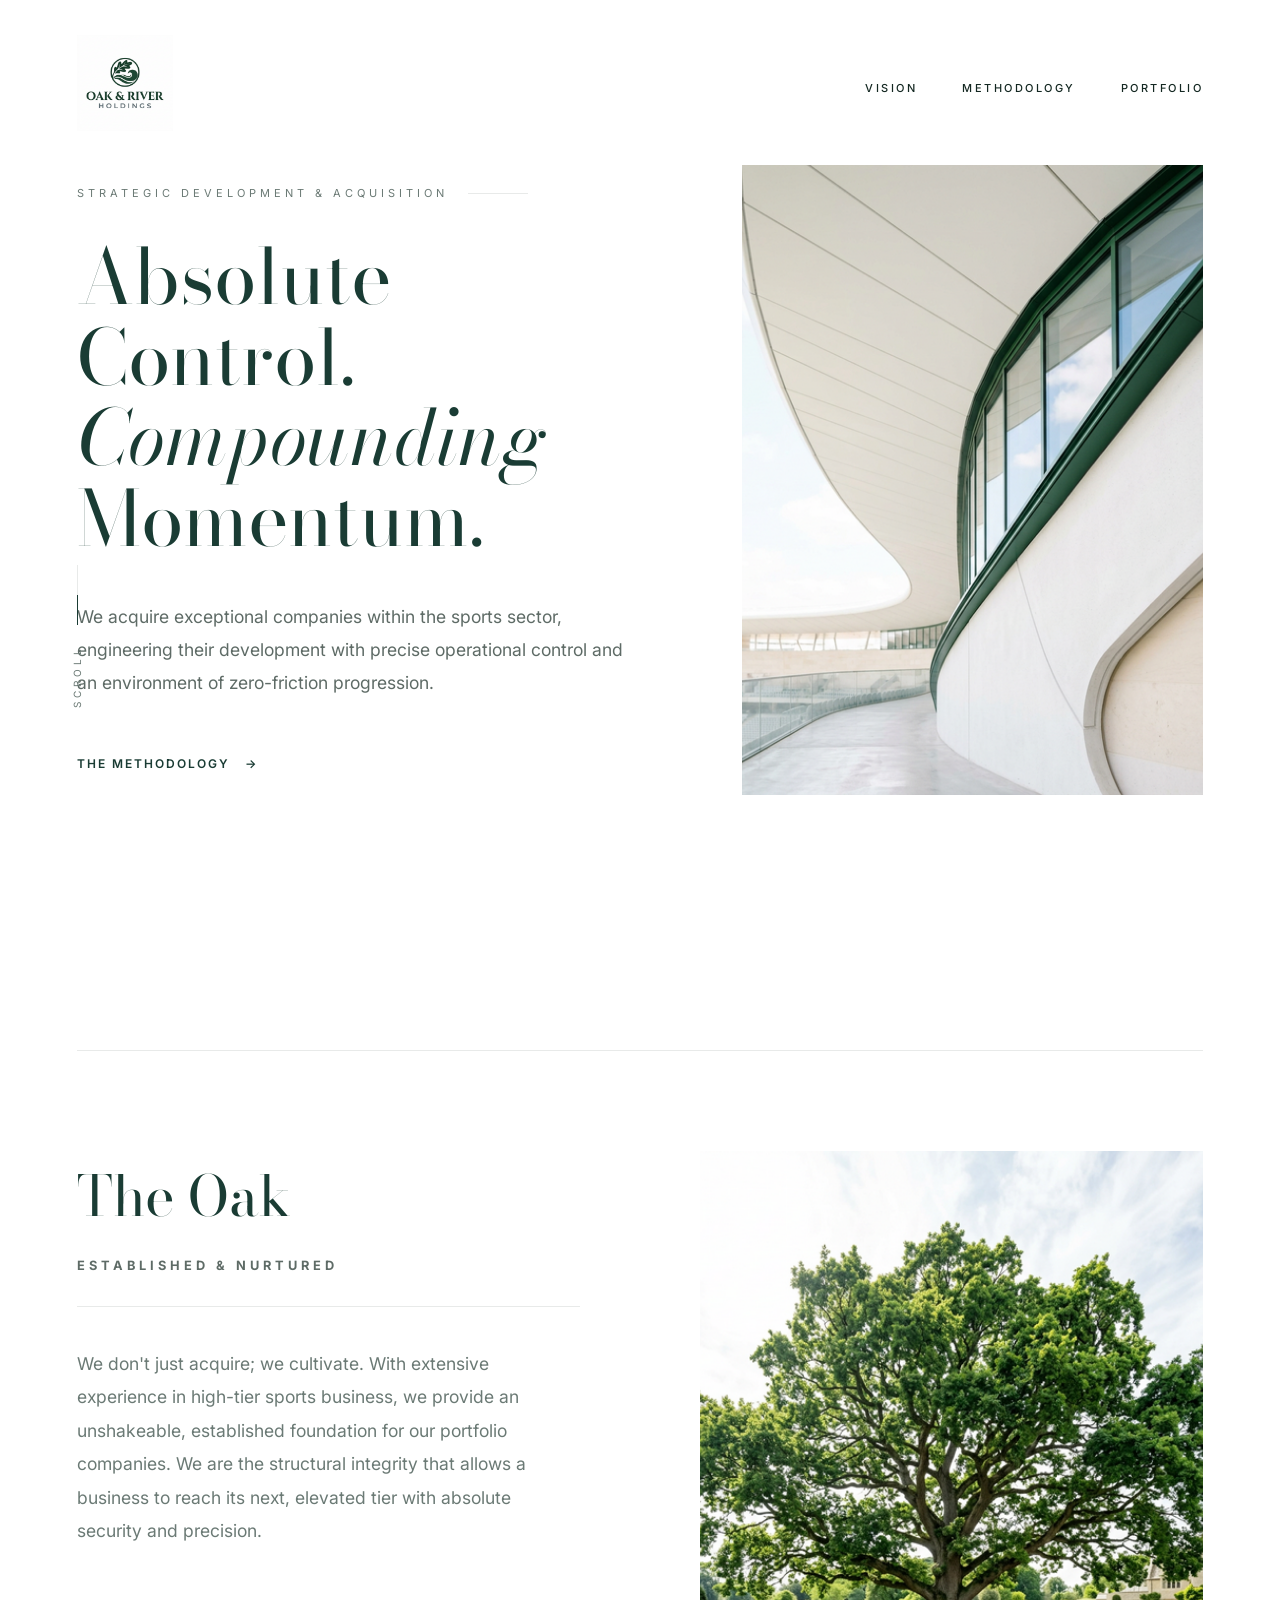
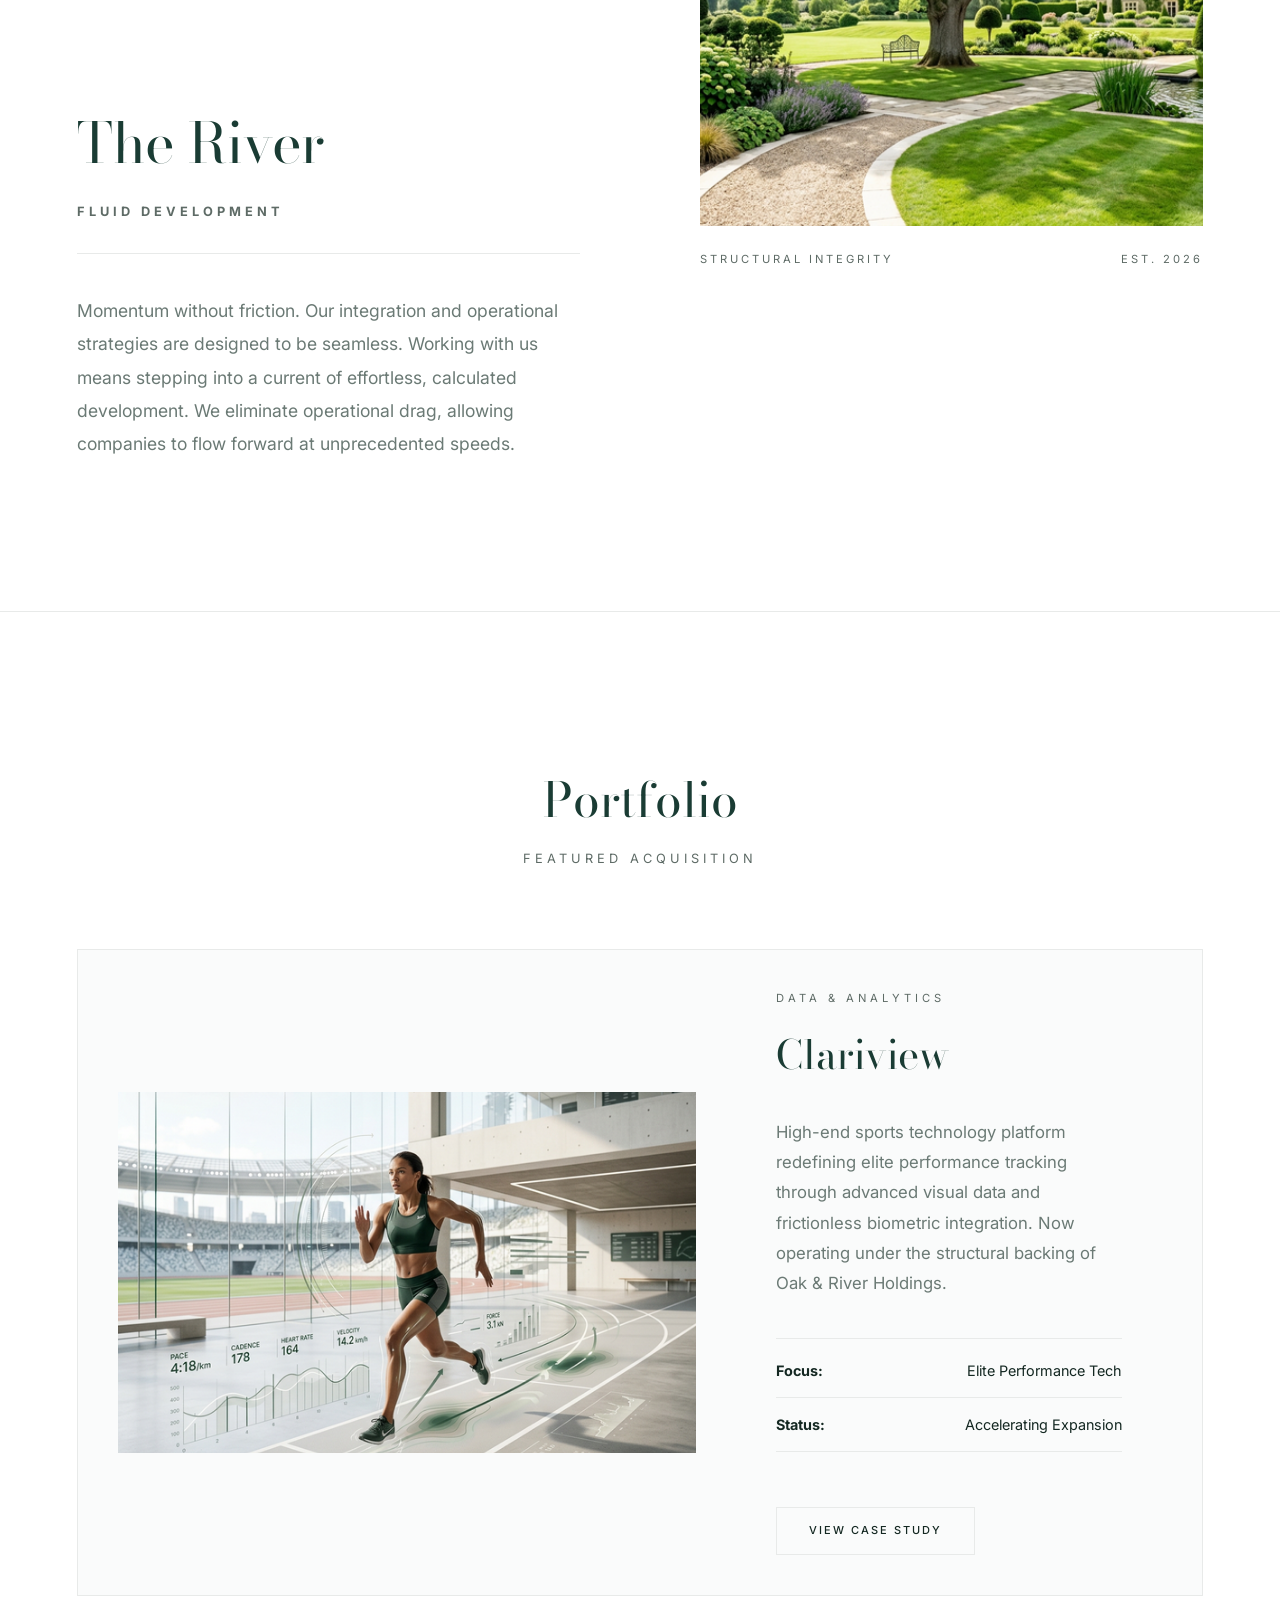
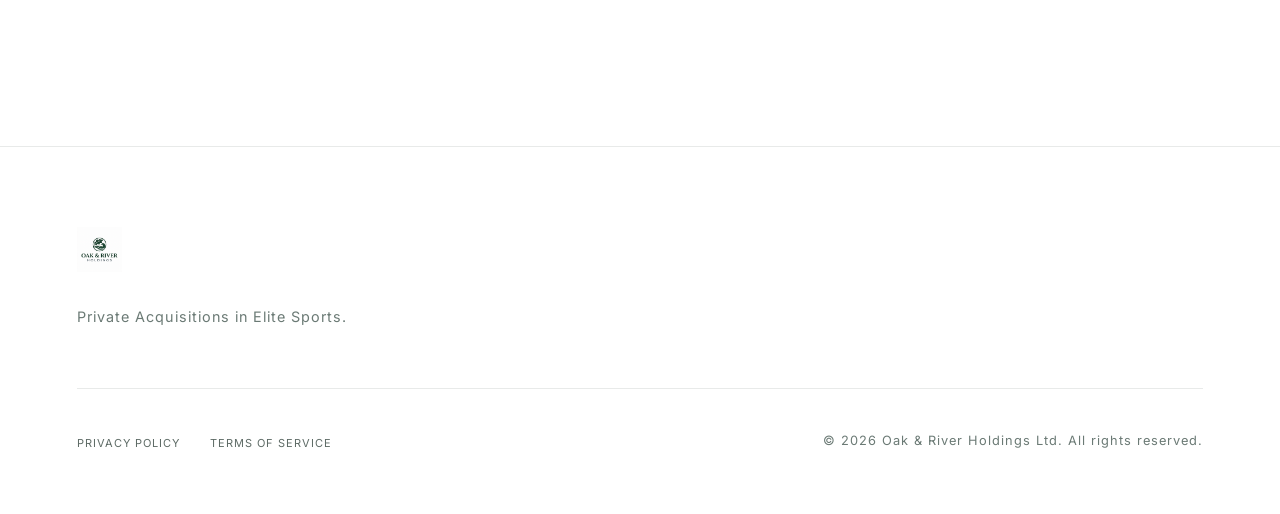
==== index.html @ 13d74c7e "Initial commit with premium aesthetic for Oak and River Holdings" ====
<!DOCTYPE html>
<html lang="en">
<head>
    <meta charset="UTF-8">
    <meta name="viewport" content="width=device-width, initial-scale=1.0">
    <title>Oak & River Holdings | Elite Capital & Acquisitions</title>
    <link rel="stylesheet" href="style.css">
    <link rel="preconnect" href="https://fonts.googleapis.com">
    <link rel="preconnect" href="https://fonts.gstatic.com" crossorigin>
    <link href="https://fonts.googleapis.com/css2?family=Bodoni+Moda:ital,opsz,wght@0,6..96,400..900;1,6..96,400..900&family=Inter:wght@300;400;500;600&display=swap" rel="stylesheet">
</head>
<body>
    
    <nav class="main-nav">
        <div class="nav-container">
            <div class="logo-box">
                <img src="assets/oak_and_river_logo_monogreen.png" alt="Oak & River Holdings Logo" class="nav-logo" />
            </div>
            <ul class="nav-links">
                <li><a href="#vision" class="nav-link">Vision</a></li>
                <li><a href="#method" class="nav-link">Methodology</a></li>
                <li><a href="#portfolio" class="nav-link">Portfolio</a></li>
            </ul>
        </div>
    </nav>

    <main>
        <!-- HERO SECTION -->
        <section id="vision" class="hero cinematic-section">
            <div class="container hero-split">
                <div class="hero-content reveal-up">
                    <div class="eyebrow-line">
                        <span class="eyebrow">Strategic Development & Acquisition</span>
                        <span class="line"></span>
                    </div>
                    <h1 class="hero-title">
                        Absolute Control.<br>
                        <span class="italic">Compounding</span> Momentum.
                    </h1>
                    <p class="hero-subtitle">
                        We acquire exceptional companies within the sports sector, engineering their development with precise operational control and an environment of zero-friction progression.
                    </p>
                    <a href="#method" class="discover-btn">
                        <span>The Methodology</span>
                        <div class="arrow-icon">→</div>
                    </a>
                </div>
                <!-- Abstract bright imagery on the right -->
                <div class="hero-visual reveal-up" style="transition-delay: 0.2s">
                    <div class="visual-wrapper">
                        <img src="assets/bright_hero_bg.png" alt="Fluid momentum" />
                    </div>
                </div>
            </div>
            
            <div class="scroll-wrapper">
                <div class="scroll-indicator">
                    <span class="scroll-text">Scroll</span>
                    <div class="mouse-line"></div>
                </div>
            </div>
        </section>

        <!-- THE METHOD SECTION -->
        <section id="method" class="concept-section">
            <div class="container">
                <div class="grid-layout">
                    
                    <div class="concept-column">
                        <!-- THE OAK -->
                        <div class="concept-block reveal-up">
                            <div class="concept-top">
                                <h2 class="concept-title">The Oak</h2>
                                <h3 class="concept-subtitle">Established & Nurtured</h3>
                            </div>
                            <div class="concept-body">
                                <p class="concept-desc">
                                    We don't just acquire; we cultivate. With extensive experience in high-tier sports business, we provide an unshakeable, established foundation for our portfolio companies. We are the structural integrity that allows a business to reach its next, elevated tier with absolute security and precision.
                                </p>
                            </div>
                        </div>

                        <!-- THE RIVER -->
                        <div class="concept-block river-block reveal-up" style="transition-delay: 0.2s">
                            <div class="concept-top">
                                <h2 class="concept-title">The River</h2>
                                <h3 class="concept-subtitle">Fluid Development</h3>
                            </div>
                            <div class="concept-body">
                                <p class="concept-desc">
                                    Momentum without friction. Our integration and operational strategies are designed to be seamless. Working with us means stepping into a current of effortless, calculated development. We eliminate operational drag, allowing companies to flow forward at unprecedented speeds.
                                </p>
                            </div>
                        </div>
                    </div>

                    <!-- THE IMAGE -->
                    <div class="image-showcase reveal-up" style="transition-delay: 0.1s">
                        <div class="image-wrapper">
                            <img src="assets/bright_philosophy_image.png" alt="Majestic Oak and light" class="concept-img" />
                        </div>
                        <div class="image-caption">
                            <span>Structural Integrity</span>
                            <span>Est. 2026</span>
                        </div>
                    </div>

                </div>
            </div>
        </section>



        <!-- PORTFOLIO SECTION -->
        <section id="portfolio" class="portfolio-section">
            <div class="container">
                <div class="section-header reveal-up">
                    <h2 class="section-title">Portfolio</h2>
                    <p class="section-subtitle">Featured Acquisition</p>
                </div>
                
                <div class="portfolio-showcase reveal-up">
                    <div class="portfolio-visual">
                        <img src="assets/clariview_portfolio_bg.png" alt="Clariview Advanced Sports Analytics" />
                    </div>
                    <div class="portfolio-content">
                        <div class="portfolio-brand">
                            <span class="eyebrow">Data & Analytics</span>
                            <h3>Clariview</h3>
                        </div>
                        <p class="portfolio-desc">
                            High-end sports technology platform redefining elite performance tracking through advanced visual data and frictionless biometric integration. Now operating under the structural backing of Oak & River Holdings.
                        </p>
                        <ul class="portfolio-stats">
                            <li><strong>Focus:</strong> Elite Performance Tech</li>
                            <li><strong>Status:</strong> Accelerating Expansion</li>
                        </ul>
                        <a href="#" class="nav-btn">View Case Study</a>
                    </div>
                </div>
            </div>
        </section>
    </main>

    <footer>
        <div class="container footer-content">
            <div class="footer-brand">
                <img src="assets/oak_and_river_logo_monogreen.png" alt="Logo" class="footer-logo" />
                <p>Private Acquisitions in Elite Sports.</p>
            </div>
            <div class="footer-bottom">
                <ul class="footer-links">
                    <li><a href="#">Privacy Policy</a></li>
                    <li><a href="#">Terms of Service</a></li>
                </ul>
                <div class="footer-legal">
                    <p>&copy; 2026 Oak & River Holdings Ltd. All rights reserved.</p>
                </div>
            </div>
        </div>
    </footer>

    <script>
        document.addEventListener('DOMContentLoaded', () => {
            const observer = new IntersectionObserver((entries) => {
                entries.forEach((entry) => {
                    if (entry.isIntersecting) {
                        entry.target.classList.add('visible');
                    }
                });
            }, {
                threshold: 0.1,
                rootMargin: "0px 0px -50px 0px"
            });

            document.querySelectorAll('.reveal-up').forEach((el) => {
                observer.observe(el);
            });
            
            const nav = document.querySelector('.main-nav');
            window.addEventListener('scroll', () => {
                if (window.scrollY > 10) {
                    nav.classList.add('scrolled');
                } else {
                    nav.classList.remove('scrolled');
                }
            });
        });
    </script>
</body>
</html>
---- style.css ----
/* --- VARIABLES --- */
:root {
    --bg-primary: #ffffff;
    --bg-secondary: #fafbfb; 
    --primary: #1a3c34;     /* Oak & River Green */
    --primary-light: #2b574d;     
    --accent: #5e6b66;      /* Slate/grey/green */
    --text-main: #142822;   /* Effectively black with subtle green depth */
    --text-muted: #6b7a75;  
    --border-color: #e8eae9;
    
    --font-serif: 'Bodoni Moda', serif;
    --font-sans: 'Inter', sans-serif;
    
    --ease: cubic-bezier(0.25, 1, 0.5, 1);
}

/* --- RESET & BASE --- */
* { margin: 0; padding: 0; box-sizing: border-box; }

html { scroll-behavior: smooth; }

body {
    background-color: var(--bg-primary);
    color: var(--text-main);
    font-family: var(--font-sans);
    line-height: 1.6;
    overflow-x: hidden;
    -webkit-font-smoothing: antialiased;
    -moz-osx-font-smoothing: grayscale;
}

.container {
    max-width: 1500px;
    margin: 0 auto;
    padding: 0 6vw;
}

/* --- TYPOGRAPHY UTILS --- */
.italic { font-style: italic; }

/* --- NAVIGATION --- */
.main-nav {
    position: fixed;
    top: 0; left: 0; width: 100%;
    padding: 35px 0;
    z-index: 100;
    transition: all 0.5s var(--ease);
    border-bottom: 1px solid transparent;
}
.main-nav.scrolled {
    background: rgba(255, 255, 255, 0.95);
    backdrop-filter: blur(12px);
    -webkit-backdrop-filter: blur(12px);
    padding: 20px 0;
    border-bottom: 1px solid var(--border-color);
}

.nav-container {
    max-width: 1500px;
    margin: 0 auto;
    padding: 0 6vw;
    display: flex;
    justify-content: space-between;
    align-items: center;
}

.nav-logo {
    height: 96px;
    transition: transform 0.3s var(--ease);
}
.nav-logo:hover { transform: scale(1.02); }

.nav-links {
    display: flex;
    list-style: none;
    gap: 45px;
    align-items: center;
}

.nav-link {
    color: var(--text-main);
    text-decoration: none;
    font-size: 11px;
    letter-spacing: 2.5px;
    text-transform: uppercase;
    font-weight: 500;
    transition: all 0.3s var(--ease);
}
.nav-link:hover {
    color: var(--primary);
}

.nav-btn {
    border: 1px solid var(--border-color);
    padding: 14px 32px;
    color: var(--text-main);
    text-decoration: none;
    font-size: 11px;
    letter-spacing: 2px;
    text-transform: uppercase;
    font-weight: 500;
    transition: all 0.4s var(--ease);
    display: inline-flex; justify-content: center; align-items: center;
}
.nav-btn:hover {
    background: var(--primary);
    color: #ffffff;
    border-color: var(--primary);
}
.nav-btn.large {
    padding: 20px 45px;
    font-size: 12px;
    margin-top: 50px;
    background: var(--primary);
    color: white;
    border: none;
}
.nav-btn.large:hover {
    background: var(--primary-light);
}

/* --- HERO SECTION --- */
.hero {
    min-height: 100vh;
    display: flex;
    flex-direction: column;
    justify-content: center;
    position: relative;
    padding-top: 140px;
    padding-bottom: 80px;
}

.hero-split {
    display: grid;
    grid-template-columns: 1.1fr 0.9fr;
    gap: 8vw;
    align-items: center;
}

.hero-content {
    max-width: 800px;
}

.eyebrow-line {
    display: flex;
    align-items: center;
    gap: 20px;
    margin-bottom: 35px;
}
.eyebrow {
    font-size: 11px;
    letter-spacing: 4px;
    text-transform: uppercase;
    color: var(--text-muted);
}
.eyebrow-line .line {
    flex-grow: 1;
    max-width: 60px;
    height: 1px;
    background: var(--border-color);
}

.hero-title {
    font-family: var(--font-serif);
    font-size: clamp(3.2rem, 6vw, 6.5rem);
    line-height: 1.05;
    font-weight: 400;
    margin-bottom: 40px;
    color: var(--primary);
}

.hero-subtitle {
    font-size: 1.1rem;
    color: var(--accent);
    max-width: 550px;
    line-height: 1.9;
    margin-bottom: 50px;
    font-weight: 400;
}

.discover-btn {
    display: inline-flex;
    align-items: center;
    gap: 15px;
    color: var(--primary);
    text-decoration: none;
    font-size: 12px;
    letter-spacing: 2px;
    text-transform: uppercase;
    font-weight: 600;
    transition: all 0.3s var(--ease);
}
.discover-btn:hover { gap: 25px; }

.hero-visual {
    width: 100%;
    height: 70vh;
}
.visual-wrapper {
    width: 100%;
    height: 100%;
    overflow: hidden;
    position: relative;
}
.visual-wrapper img {
    width: 100%;
    height: 100%;
    object-fit: cover;
    object-position: center;
}


/* --- SCROLL INDICATOR --- */
.scroll-wrapper {
    position: absolute;
    bottom: 0;
    left: 6vw;
    height: 100px;
}
.scroll-indicator {
    display: flex;
    align-items: center;
    gap: 20px;
    transform-origin: left;
    transform: rotate(-90deg) translateX(100px);
}
.scroll-text {
    font-size: 10px;
    text-transform: uppercase;
    letter-spacing: 4px;
    color: var(--text-muted);
}
.mouse-line {
    width: 60px;
    height: 1px;
    background: var(--border-color);
    position: relative;
    overflow: hidden;
}
.mouse-line::after {
    content: '';
    position: absolute;
    top: 0; left: 0; height: 100%; width: 50%;
    background: var(--primary);
    animation: scroll 2s infinite cubic-bezier(0.65, 0, 0.35, 1);
}
@keyframes scroll {
    0% { transform: translateX(-100%); }
    100% { transform: translateX(200%); }
}


/* --- THE METHOD SECTION --- */
.concept-section {
    padding: 150px 0;
    background-color: var(--bg-primary);
}

.grid-layout {
    display: grid;
    grid-template-columns: 1fr 1fr;
    gap: 120px;
    align-items: start;
    border-top: 1px solid var(--border-color);
    padding-top: 100px;
}

.concept-column {
    display: flex;
    flex-direction: column;
    gap: 150px;
}

.concept-block {
    display: flex;
    flex-direction: column;
    gap: 40px;
}
.concept-top {
    border-bottom: 1px solid var(--border-color);
    padding-bottom: 30px;
}
.concept-title {
    font-family: var(--font-serif);
    font-size: 3.5rem;
    font-weight: 400;
    margin-bottom: 15px;
    color: var(--primary);
}

.concept-subtitle {
    font-size: 0.8rem;
    text-transform: uppercase;
    letter-spacing: 4px;
    color: var(--accent);
}

.concept-desc {
    color: var(--text-muted);
    font-weight: 400;
    font-size: 1.1rem;
    line-height: 1.9;
    max-width: 500px;
}

.image-showcase {
    position: sticky;
    top: 150px;
}
.image-wrapper {
    position: relative;
    width: 100%;
    height: 75vh;
    overflow: hidden;
    background: var(--bg-secondary);
}
.concept-img {
    width: 100%;
    height: 100%;
    object-fit: cover;
}
.image-caption {
    display: flex;
    justify-content: space-between;
    font-size: 0.7rem;
    letter-spacing: 3px;
    text-transform: uppercase;
    color: var(--accent);
    margin-top: 25px;
}

/* --- PORTFOLIO SECTION --- */
.portfolio-section {
    padding: 150px 0;
    background-color: var(--bg-primary);
    border-top: 1px solid var(--border-color);
}
.section-header {
    text-align: center;
    margin-bottom: 80px;
}
.section-title {
    font-family: var(--font-serif);
    font-size: 3rem;
    font-weight: 400;
    color: var(--primary);
    margin-bottom: 10px;
}
.section-subtitle {
    font-size: 0.8rem;
    text-transform: uppercase;
    letter-spacing: 4px;
    color: var(--accent);
}

.portfolio-showcase {
    display: grid;
    grid-template-columns: 1.2fr 0.8fr;
    gap: 80px;
    align-items: center;
    background: var(--bg-secondary);
    border: 1px solid var(--border-color);
    padding: 40px;
}
.portfolio-visual {
    width: 100%;
    aspect-ratio: 16/10;
    background: #e8eae9;
    overflow: hidden;
}
.portfolio-visual img {
    width: 100%;
    height: 100%;
    object-fit: cover;
}

.portfolio-content {
    display: flex;
    flex-direction: column;
    align-items: flex-start;
    padding-right: 40px;
}
.portfolio-brand {
    margin-bottom: 30px;
}
.portfolio-brand .eyebrow {
    font-size: 0.7rem;
    color: var(--accent);
    margin-bottom: 15px;
    display: block;
}
.portfolio-brand h3 {
    font-family: var(--font-serif);
    font-size: 2.5rem;
    font-weight: 400;
    color: var(--primary);
}
.portfolio-desc {
    font-size: 1.05rem;
    color: var(--text-muted);
    line-height: 1.8;
    margin-bottom: 40px;
}
.portfolio-stats {
    list-style: none;
    margin-bottom: 40px;
    width: 100%;
    border-top: 1px solid var(--border-color);
    padding-top: 20px;
}
.portfolio-stats li {
    font-size: 0.9rem;
    color: var(--text-main);
    display: flex;
    justify-content: space-between;
    margin-bottom: 15px;
    padding-bottom: 15px;
    border-bottom: 1px solid var(--border-color);
}



/* --- FOOTER --- */
footer {
    padding: 80px 0 60px;
    background: var(--bg-primary);
    border-top: 1px solid var(--border-color);
}

.footer-content {
    display: grid;
    grid-template-columns: 1fr;
    gap: 60px;
}

.footer-brand .footer-logo {
    height: 45px;
    margin-bottom: 25px;
}

.footer-brand p {
    color: var(--text-muted);
    font-size: 0.9rem;
    letter-spacing: 1px;
}

.footer-bottom {
    display: flex;
    justify-content: space-between;
    align-items: center;
    border-top: 1px solid var(--border-color);
    padding-top: 40px;
}

.footer-links {
    display: flex;
    list-style: none;
    gap: 30px;
}
.footer-links a {
    color: var(--accent);
    text-decoration: none;
    font-size: 11px;
    letter-spacing: 1px;
    text-transform: uppercase;
}
.footer-links a:hover {
    color: var(--primary);
}

.footer-legal {
    color: var(--text-muted);
    font-size: 0.8rem;
    letter-spacing: 1px;
}

/* --- ANIMATIONS VIA JS CLASS --- */
.reveal-up {
    opacity: 0;
    transform: translateY(40px);
    transition: opacity 1s cubic-bezier(0.165, 0.84, 0.44, 1), transform 1s cubic-bezier(0.165, 0.84, 0.44, 1);
}
.reveal-up.visible {
    opacity: 1;
    transform: translateY(0);
}

/* --- RESPONSIVE --- */
@media (max-width: 1024px) {
    .hero-split { grid-template-columns: 1fr; gap: 60px; }
    .hero-visual { height: 50vh; }
    .hero { padding-top: 160px; }
    .grid-layout { grid-template-columns: 1fr; gap: 80px; }
    .scroll-wrapper { display: none; }
}
@media (max-width: 768px) {
    .nav-links { display: none; }
    .nav-btn { display: none; }
    .footer-bottom { flex-direction: column; align-items: flex-start; gap: 30px; }
    .hero-title { font-size: 3.5rem; }
}
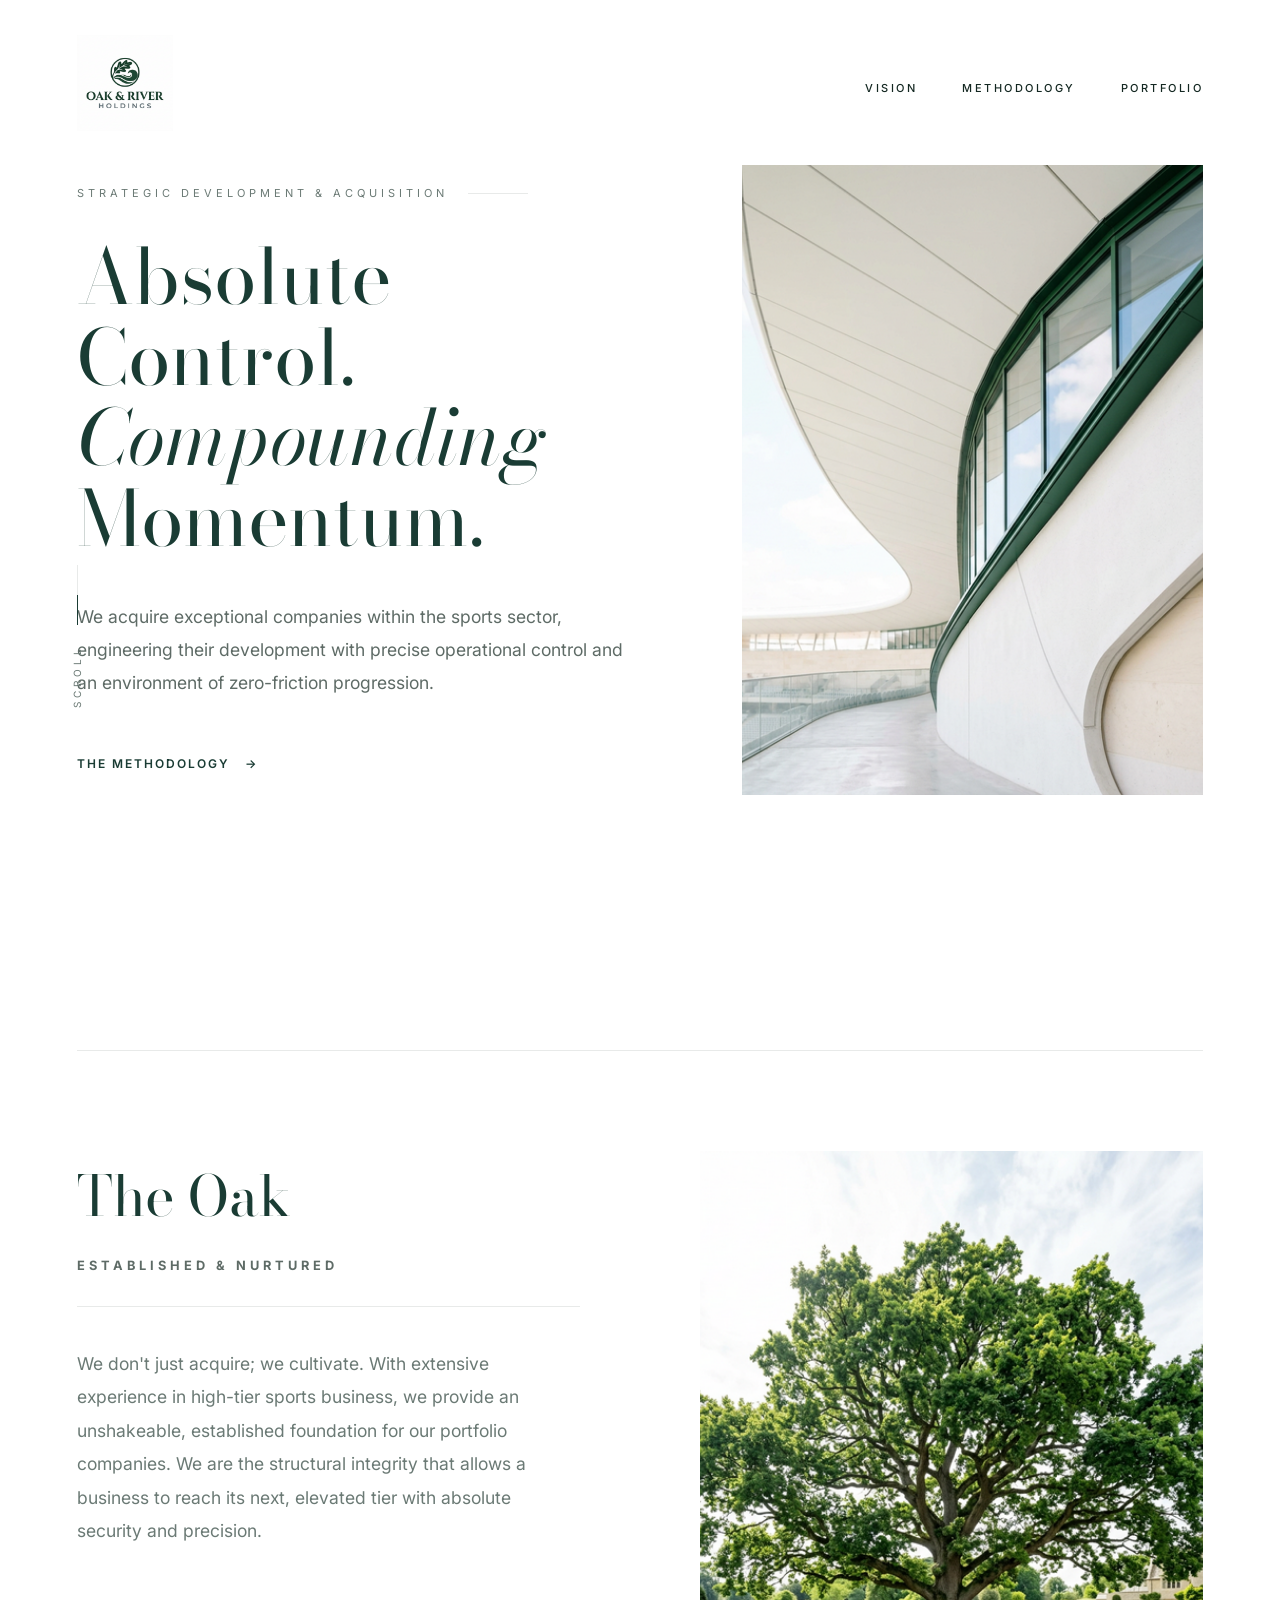
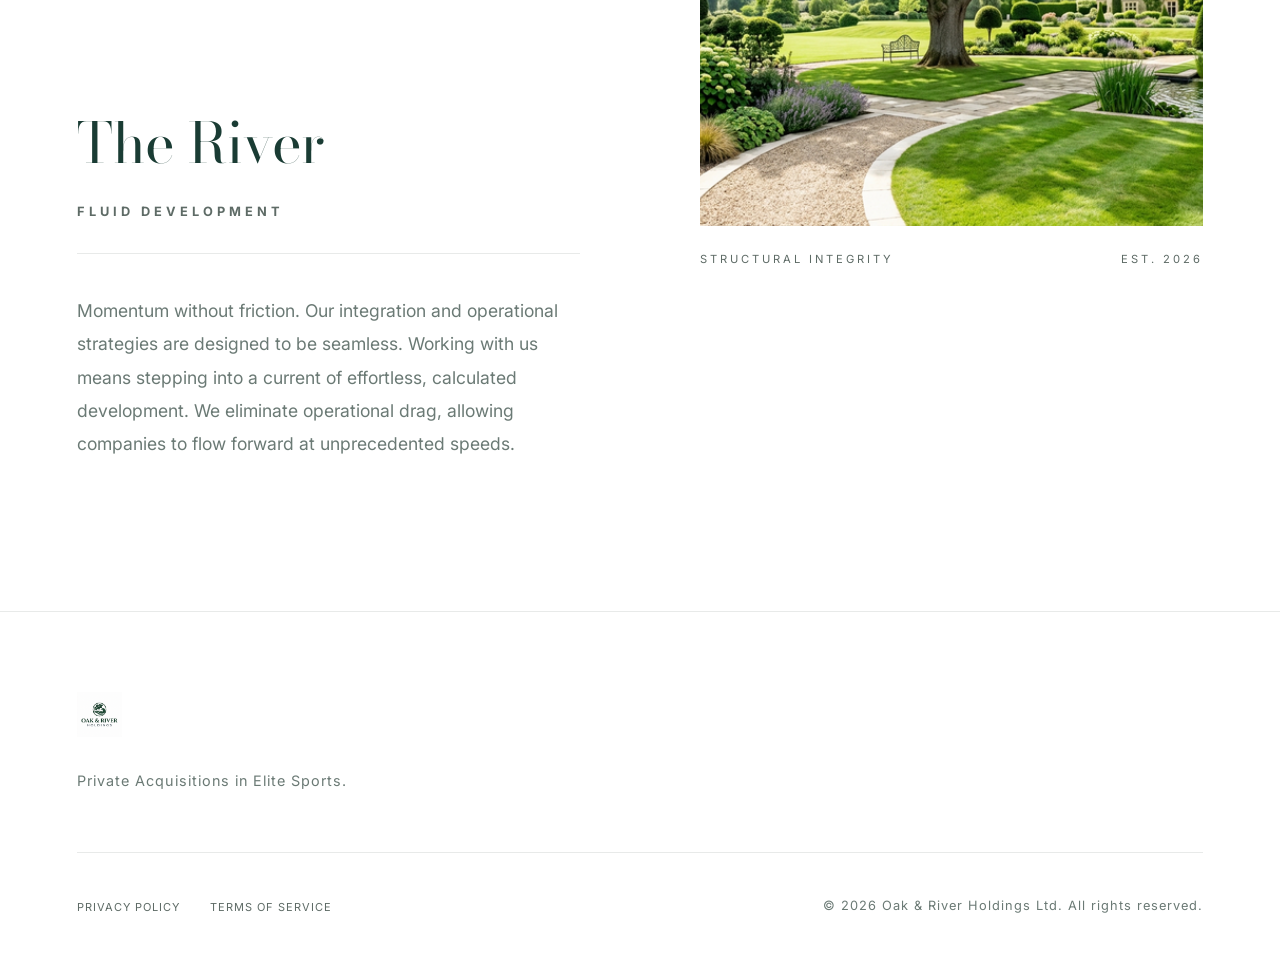
==== commit a1ec3b7e: "Moves portfolio to new page, adds Clariview proper branding" ====
--- a/index.html
+++ b/index.html
@@ -17,9 +17,9 @@
                 <img src="assets/oak_and_river_logo_monogreen.png" alt="Oak & River Holdings Logo" class="nav-logo" />
             </div>
             <ul class="nav-links">
-                <li><a href="#vision" class="nav-link">Vision</a></li>
-                <li><a href="#method" class="nav-link">Methodology</a></li>
-                <li><a href="#portfolio" class="nav-link">Portfolio</a></li>
+                <li><a href="index.html#vision" class="nav-link">Vision</a></li>
+                <li><a href="index.html#method" class="nav-link">Methodology</a></li>
+                <li><a href="portfolio.html" class="nav-link">Portfolio</a></li>
             </ul>
         </div>
     </nav>
@@ -111,35 +111,7 @@
 
 
 
-        <!-- PORTFOLIO SECTION -->
-        <section id="portfolio" class="portfolio-section">
-            <div class="container">
-                <div class="section-header reveal-up">
-                    <h2 class="section-title">Portfolio</h2>
-                    <p class="section-subtitle">Featured Acquisition</p>
-                </div>
-                
-                <div class="portfolio-showcase reveal-up">
-                    <div class="portfolio-visual">
-                        <img src="assets/clariview_portfolio_bg.png" alt="Clariview Advanced Sports Analytics" />
-                    </div>
-                    <div class="portfolio-content">
-                        <div class="portfolio-brand">
-                            <span class="eyebrow">Data & Analytics</span>
-                            <h3>Clariview</h3>
-                        </div>
-                        <p class="portfolio-desc">
-                            High-end sports technology platform redefining elite performance tracking through advanced visual data and frictionless biometric integration. Now operating under the structural backing of Oak & River Holdings.
-                        </p>
-                        <ul class="portfolio-stats">
-                            <li><strong>Focus:</strong> Elite Performance Tech</li>
-                            <li><strong>Status:</strong> Accelerating Expansion</li>
-                        </ul>
-                        <a href="#" class="nav-btn">View Case Study</a>
-                    </div>
-                </div>
-            </div>
-        </section>
+
     </main>
 
     <footer>
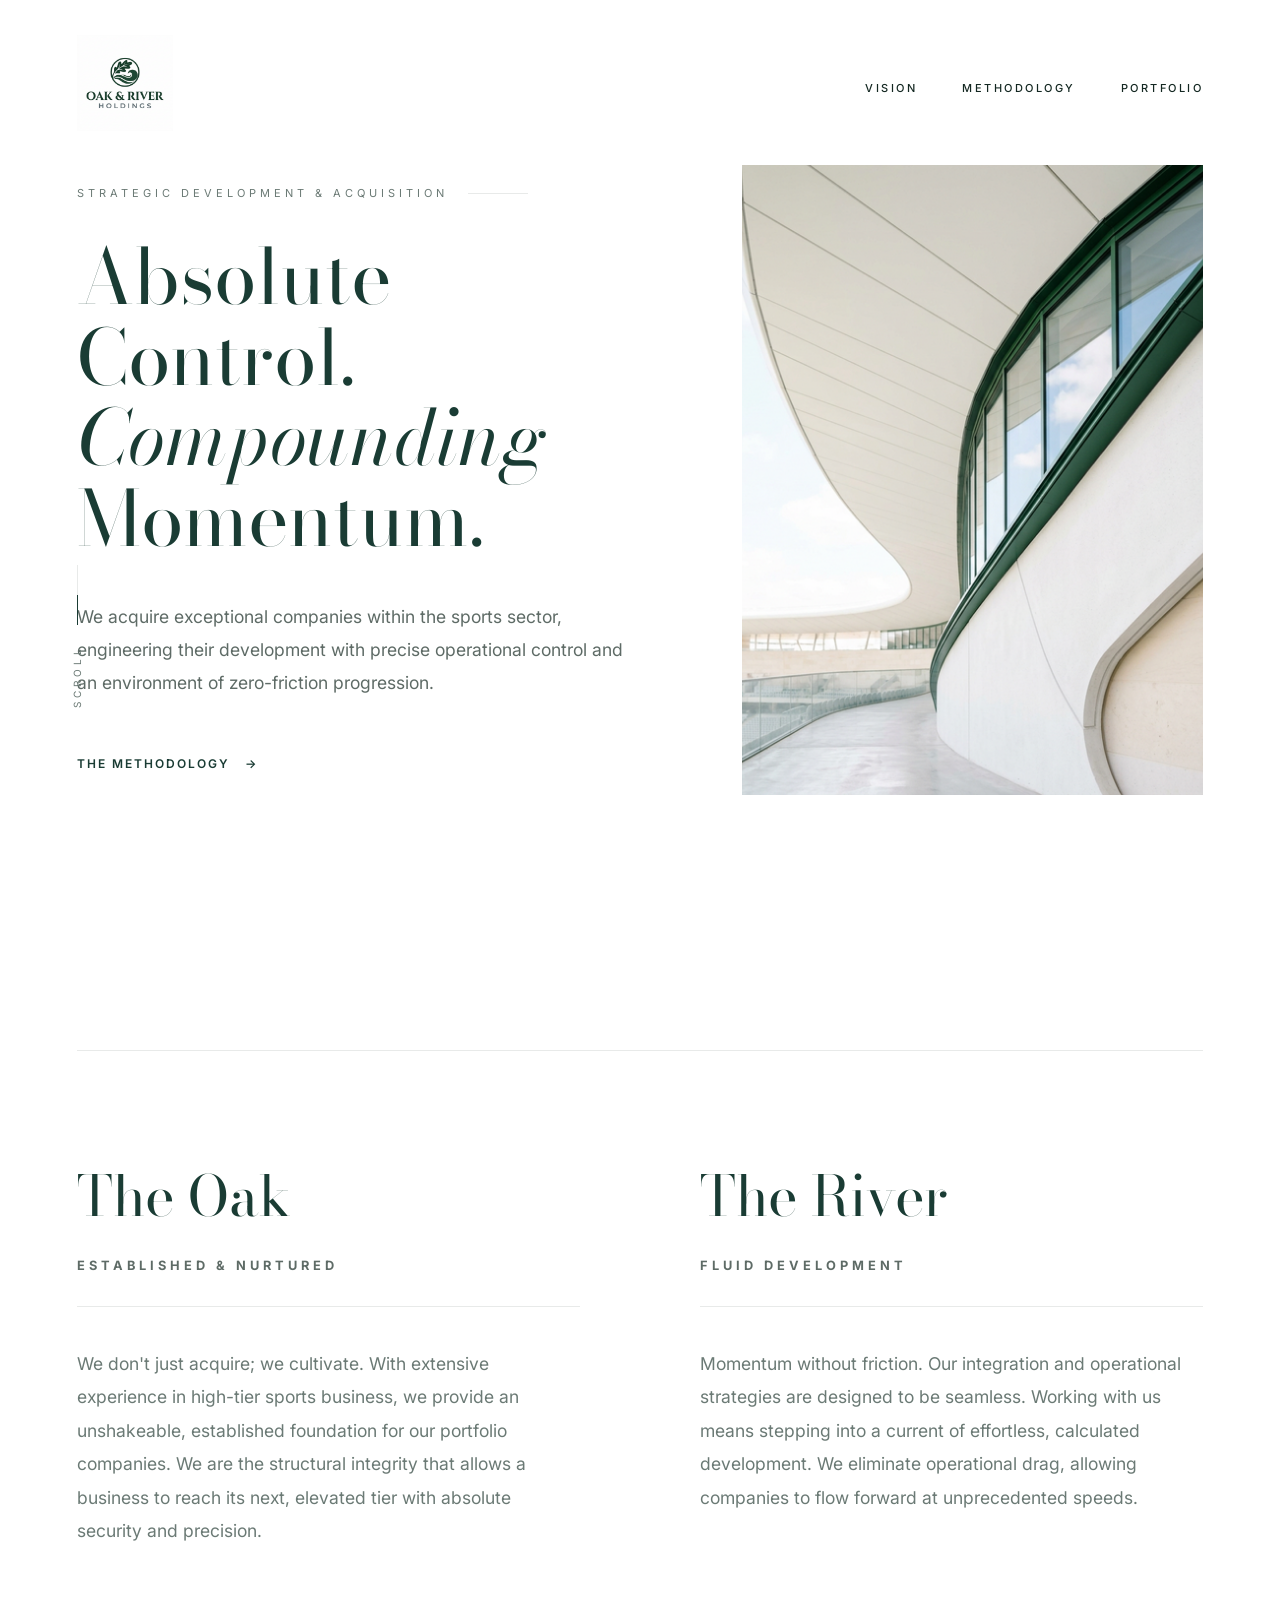
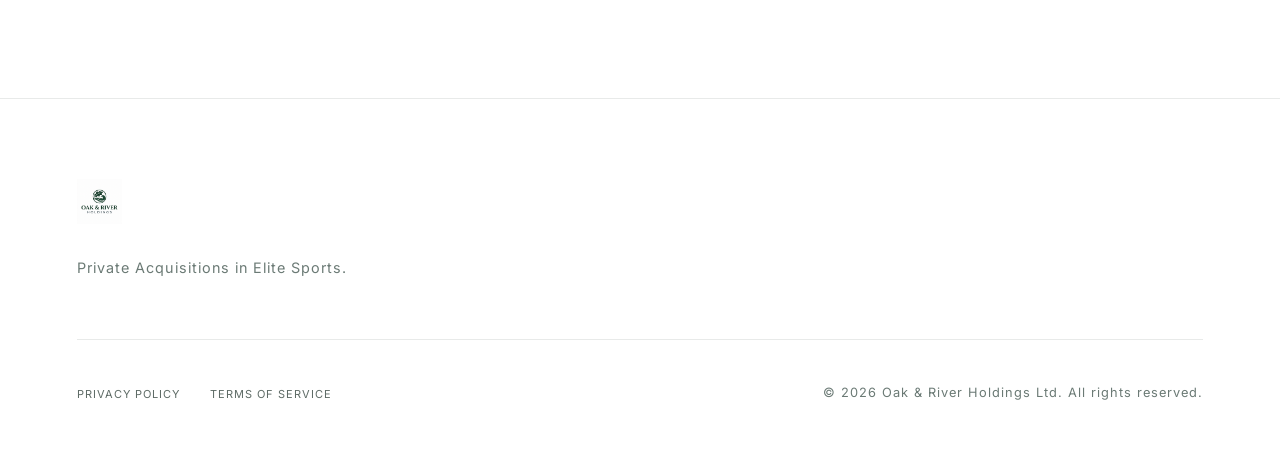
==== commit 83402e17: "Remove tree image and adjust grid layout for Methodology" ====
--- a/index.html
+++ b/index.html
@@ -21,6 +21,11 @@
                 <li><a href="index.html#method" class="nav-link">Methodology</a></li>
                 <li><a href="portfolio.html" class="nav-link">Portfolio</a></li>
             </ul>
+            <button class="mobile-menu-btn" aria-label="Toggle Menu">
+                <span></span>
+                <span></span>
+                <span></span>
+            </button>
         </div>
     </nav>
 
@@ -65,46 +70,31 @@
         <section id="method" class="concept-section">
             <div class="container">
                 <div class="grid-layout">
-                    
-                    <div class="concept-column">
-                        <!-- THE OAK -->
-                        <div class="concept-block reveal-up">
-                            <div class="concept-top">
-                                <h2 class="concept-title">The Oak</h2>
-                                <h3 class="concept-subtitle">Established & Nurtured</h3>
-                            </div>
-                            <div class="concept-body">
-                                <p class="concept-desc">
-                                    We don't just acquire; we cultivate. With extensive experience in high-tier sports business, we provide an unshakeable, established foundation for our portfolio companies. We are the structural integrity that allows a business to reach its next, elevated tier with absolute security and precision.
-                                </p>
-                            </div>
+                    <!-- THE OAK -->
+                    <div class="concept-block reveal-up">
+                        <div class="concept-top">
+                            <h2 class="concept-title">The Oak</h2>
+                            <h3 class="concept-subtitle">Established & Nurtured</h3>
                         </div>
-
-                        <!-- THE RIVER -->
-                        <div class="concept-block river-block reveal-up" style="transition-delay: 0.2s">
-                            <div class="concept-top">
-                                <h2 class="concept-title">The River</h2>
-                                <h3 class="concept-subtitle">Fluid Development</h3>
-                            </div>
-                            <div class="concept-body">
-                                <p class="concept-desc">
-                                    Momentum without friction. Our integration and operational strategies are designed to be seamless. Working with us means stepping into a current of effortless, calculated development. We eliminate operational drag, allowing companies to flow forward at unprecedented speeds.
-                                </p>
-                            </div>
+                        <div class="concept-body">
+                            <p class="concept-desc">
+                                We don't just acquire; we cultivate. With extensive experience in high-tier sports business, we provide an unshakeable, established foundation for our portfolio companies. We are the structural integrity that allows a business to reach its next, elevated tier with absolute security and precision.
+                            </p>
                         </div>
                     </div>
 
-                    <!-- THE IMAGE -->
-                    <div class="image-showcase reveal-up" style="transition-delay: 0.1s">
-                        <div class="image-wrapper">
-                            <img src="assets/bright_philosophy_image.png" alt="Majestic Oak and light" class="concept-img" />
+                    <!-- THE RIVER -->
+                    <div class="concept-block river-block reveal-up" style="transition-delay: 0.2s">
+                        <div class="concept-top">
+                            <h2 class="concept-title">The River</h2>
+                            <h3 class="concept-subtitle">Fluid Development</h3>
                         </div>
-                        <div class="image-caption">
-                            <span>Structural Integrity</span>
-                            <span>Est. 2026</span>
+                        <div class="concept-body">
+                            <p class="concept-desc">
+                                Momentum without friction. Our integration and operational strategies are designed to be seamless. Working with us means stepping into a current of effortless, calculated development. We eliminate operational drag, allowing companies to flow forward at unprecedented speeds.
+                            </p>
                         </div>
                     </div>
-
                 </div>
             </div>
         </section>
@@ -149,6 +139,23 @@
                 observer.observe(el);
             });
             
+            // Mobile menu toggle
+            const menuBtn = document.querySelector('.mobile-menu-btn');
+            const navLinks = document.querySelector('.nav-links');
+            
+            menuBtn.addEventListener('click', () => {
+                menuBtn.classList.toggle('active');
+                navLinks.classList.toggle('active');
+            });
+
+            // Close mobile menu on link click
+            document.querySelectorAll('.nav-link').forEach(link => {
+                link.addEventListener('click', () => {
+                    menuBtn.classList.remove('active');
+                    navLinks.classList.remove('active');
+                });
+            });
+
             const nav = document.querySelector('.main-nav');
             window.addEventListener('scroll', () => {
                 if (window.scrollY > 10) {
--- a/style.css
+++ b/style.css
@@ -266,11 +266,7 @@
     padding-top: 100px;
 }
 
-.concept-column {
-    display: flex;
-    flex-direction: column;
-    gap: 150px;
-}
+
 
 .concept-block {
     display: flex;
@@ -304,31 +300,7 @@
     max-width: 500px;
 }
 
-.image-showcase {
-    position: sticky;
-    top: 150px;
-}
-.image-wrapper {
-    position: relative;
-    width: 100%;
-    height: 75vh;
-    overflow: hidden;
-    background: var(--bg-secondary);
-}
-.concept-img {
-    width: 100%;
-    height: 100%;
-    object-fit: cover;
-}
-.image-caption {
-    display: flex;
-    justify-content: space-between;
-    font-size: 0.7rem;
-    letter-spacing: 3px;
-    text-transform: uppercase;
-    color: var(--accent);
-    margin-top: 25px;
-}
+
 
 /* --- PORTFOLIO SECTION --- */
 .portfolio-section {
@@ -467,6 +439,33 @@
 }
 .footer-links a:hover {
     color: var(--primary);
+}
+
+.mobile-menu-btn {
+    display: none;
+    flex-direction: column;
+    gap: 6px;
+    background: transparent;
+    border: none;
+    cursor: pointer;
+    padding: 10px;
+    z-index: 1000;
+}
+.mobile-menu-btn span {
+    display: block;
+    width: 25px;
+    height: 1px;
+    background-color: var(--primary);
+    transition: all 0.3s ease;
+}
+.mobile-menu-btn.active span:nth-child(1) {
+    transform: translateY(7px) rotate(45deg);
+}
+.mobile-menu-btn.active span:nth-child(2) {
+    opacity: 0;
+}
+.mobile-menu-btn.active span:nth-child(3) {
+    transform: translateY(-7px) rotate(-45deg);
 }
 
 .footer-legal {
@@ -495,8 +494,45 @@
     .scroll-wrapper { display: none; }
 }
 @media (max-width: 768px) {
-    .nav-links { display: none; }
+    /* Mobile Menu */
+    .mobile-menu-btn { display: flex; }
+    .nav-links {
+        display: none;
+        position: absolute;
+        top: 100%;
+        left: 0;
+        width: 100%;
+        background: var(--bg-primary);
+        flex-direction: column;
+        padding: 40px 0;
+        gap: 30px;
+        align-items: center;
+        border-bottom: 1px solid var(--border-color);
+        box-shadow: 0 10px 30px rgba(0,0,0,0.05);
+    }
+    .nav-links.active { display: flex; }
+    
     .nav-btn { display: none; }
+    
+    /* Justify text alignment for mobile as requested */
+    p {
+        text-align: justify;
+    }
+
     .footer-bottom { flex-direction: column; align-items: flex-start; gap: 30px; }
     .hero-title { font-size: 3.5rem; }
-}
+    .hero-subtitle { text-align: justify; }
+
+    /* Portfolio Section Mobile Fixes */
+    .portfolio-showcase {
+        grid-template-columns: 1fr;
+        padding: 20px;
+        gap: 40px;
+    }
+    .portfolio-content {
+        padding-right: 0;
+    }
+    .portfolio-header h1 {
+        font-size: 2.5rem !important;
+    }
+}
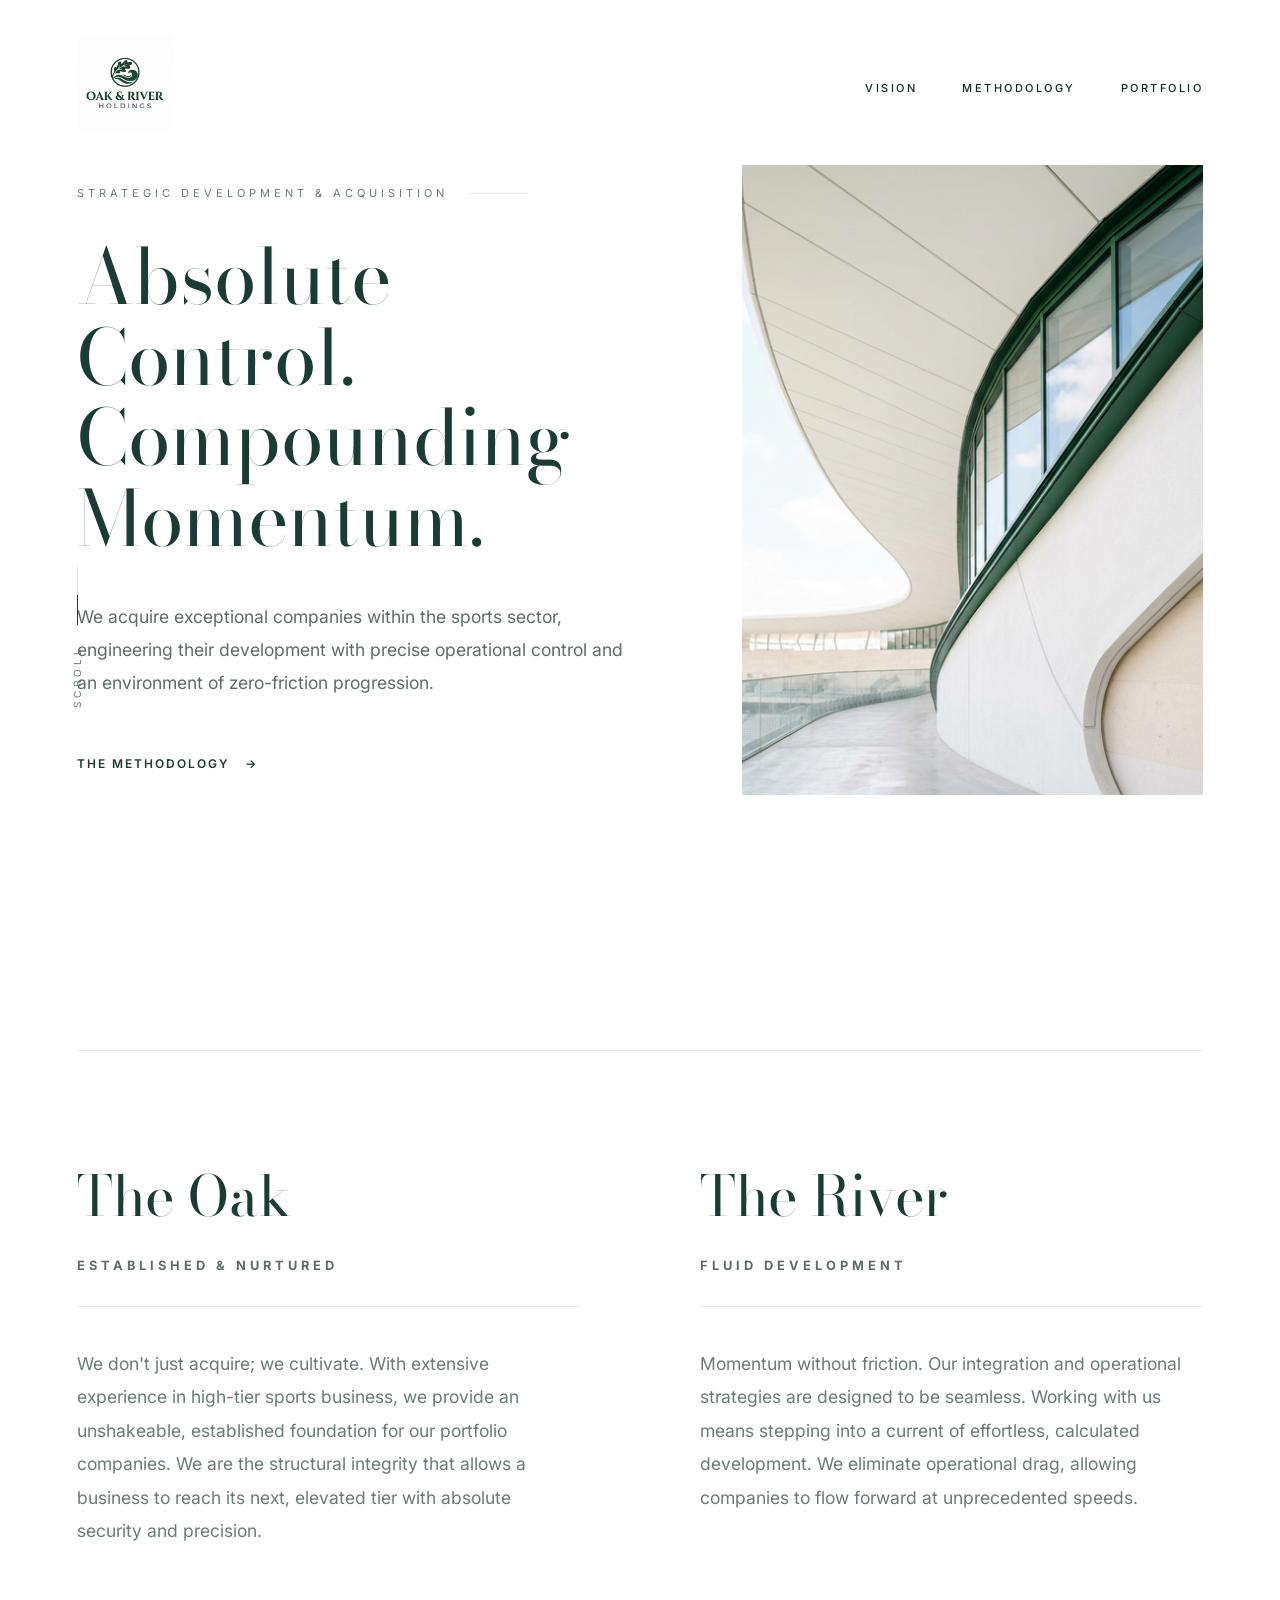
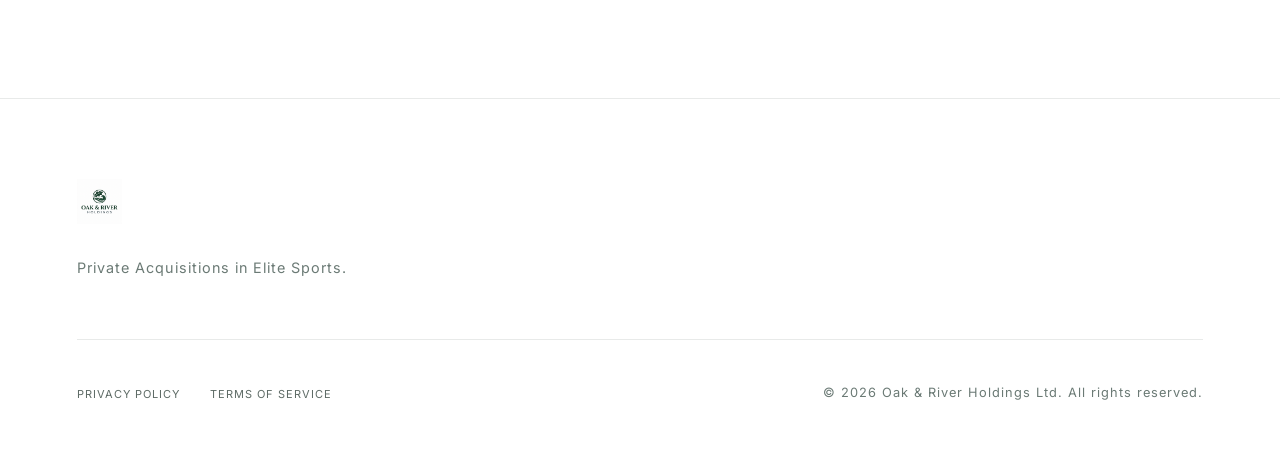
==== commit d52efbe1: "chore: remove italics and set locale to en-GB" ====
--- a/index.html
+++ b/index.html
@@ -1,5 +1,5 @@
 <!DOCTYPE html>
-<html lang="en">
+<html lang="en-GB">
 <head>
     <meta charset="UTF-8">
     <meta name="viewport" content="width=device-width, initial-scale=1.0">
@@ -40,7 +40,7 @@
                     </div>
                     <h1 class="hero-title">
                         Absolute Control.<br>
-                        <span class="italic">Compounding</span> Momentum.
+                        Compounding Momentum.
                     </h1>
                     <p class="hero-subtitle">
                         We acquire exceptional companies within the sports sector, engineering their development with precise operational control and an environment of zero-friction progression.
--- a/style.css
+++ b/style.css
@@ -37,7 +37,6 @@
 }
 
 /* --- TYPOGRAPHY UTILS --- */
-.italic { font-style: italic; }
 
 /* --- NAVIGATION --- */
 .main-nav {
